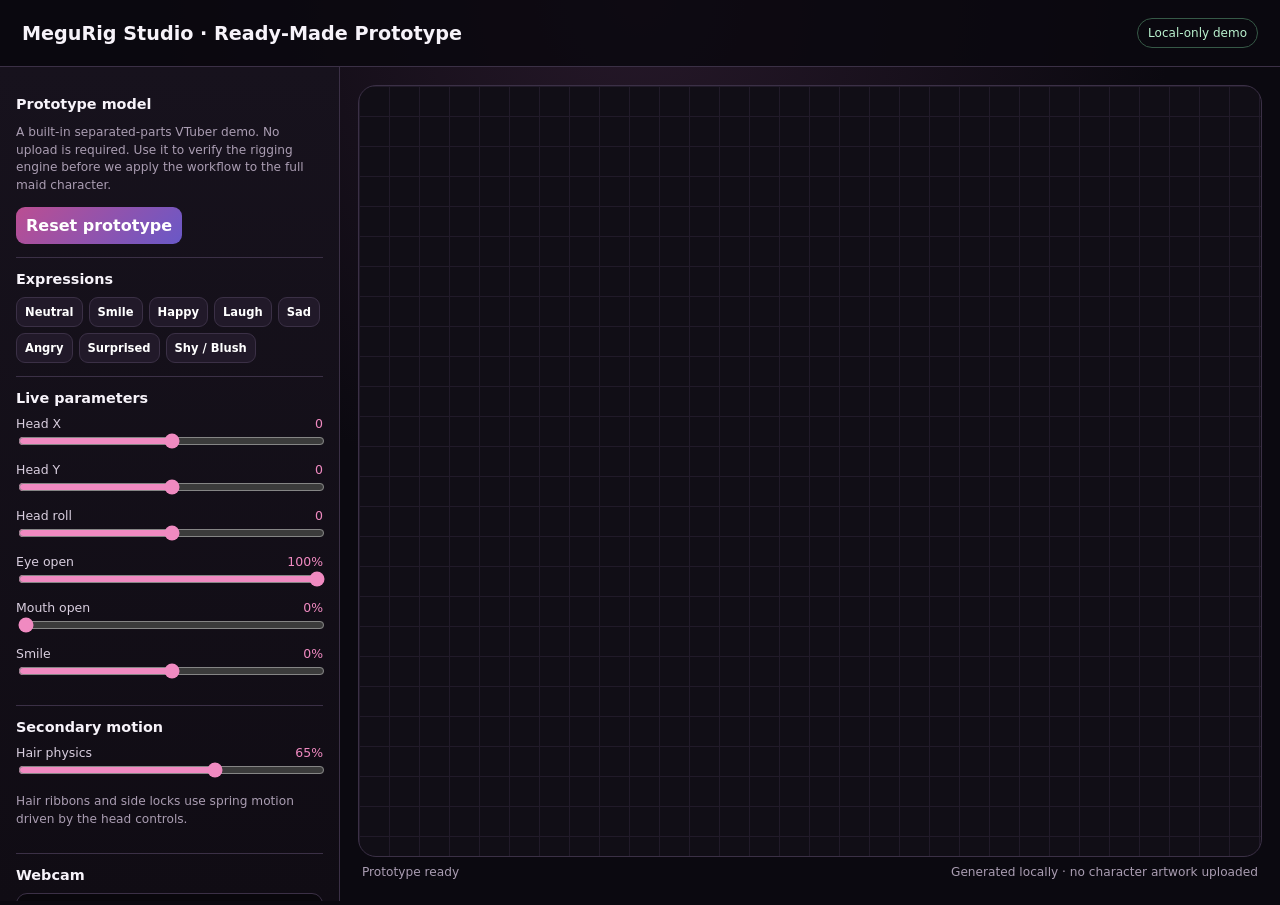
==== prototype.html @ d3c68369 "feat: add ready-made interactive VTuber prototype" ====
<!doctype html>
<html lang="en">
<head>
  <meta charset="utf-8" />
  <meta name="viewport" content="width=device-width, initial-scale=1" />
  <meta name="description" content="MeguRig Studio ready-made VTuber prototype demo." />
  <meta name="color-scheme" content="dark" />
  <title>MeguRig Studio — Ready Prototype</title>
  <style>
    :root{font-family:Inter,system-ui,-apple-system,BlinkMacSystemFont,"Segoe UI",sans-serif;color:#f7f3fa;background:#0b0910;--panel:#17121d;--line:#3b3046;--accent:#f08ac1;--muted:#aa9db2}*{box-sizing:border-box}body{margin:0;min-height:100vh;background:radial-gradient(circle at 50% 0,#261829,#0b0910 48%);color:#f7f3fa}.top{display:flex;align-items:center;justify-content:space-between;gap:16px;padding:18px 22px;border-bottom:1px solid var(--line);background:#0b0910dd;position:sticky;top:0;z-index:4}.top h1{font-size:1.2rem;margin:0}.badge{font-size:.75rem;padding:7px 10px;border:1px solid #365947;border-radius:999px;color:#baf2cf}.app{display:grid;grid-template-columns:minmax(280px,340px) 1fr;min-height:calc(100vh - 66px)}aside{padding:16px;background:linear-gradient(180deg,#17121d,#100c14);border-right:1px solid var(--line);overflow:auto;max-height:calc(100vh - 66px)}section{padding:13px 0;border-bottom:1px solid var(--line)}h2{font-size:.9rem;margin:0 0 10px}.hint{font-size:.76rem;line-height:1.45;color:var(--muted)}label{display:block;font-size:.78rem;color:#d9cedf;margin:10px 0}input[type=range]{width:100%;accent-color:var(--accent)}output{float:right;color:var(--accent)}button{border:1px solid var(--line);background:#211929;color:white;padding:9px 10px;border-radius:9px;font:inherit;font-weight:700;cursor:pointer}button:hover{border-color:var(--accent)}button.primary{background:linear-gradient(135deg,#bb4e92,#6958c7);border:0}.grid{display:grid;grid-template-columns:1fr 1fr;gap:7px}.expr{display:flex;flex-wrap:wrap;gap:6px}.expr button{font-size:.72rem;padding:7px 8px}.stage-wrap{padding:18px;min-width:0}.stage{position:relative;height:calc(100vh - 128px);min-height:560px;border:1px solid var(--line);border-radius:18px;overflow:hidden;background-color:#110e16;background-image:linear-gradient(#211a29 1px,transparent 1px),linear-gradient(90deg,#211a29 1px,transparent 1px);background-size:30px 30px}canvas{width:100%;height:100%;display:block}.status{display:flex;justify-content:space-between;gap:10px;padding:8px 4px;font-size:.76rem;color:var(--muted)}video{display:block;width:100%;aspect-ratio:4/3;object-fit:cover;border-radius:11px;background:#09070c;border:1px solid var(--line);transform:scaleX(-1)}.checks{display:grid;gap:5px;font-size:.74rem;color:#d8cddd}.checks span::before{content:"✓";color:#8de6ad;margin-right:7px}@media(max-width:860px){.app{grid-template-columns:1fr}aside{max-height:none;border-right:0;border-bottom:1px solid var(--line)}.stage-wrap{padding:10px}.stage{height:68vh;min-height:430px}.badge{display:none}}
  </style>
</head>
<body>
<header class="top"><h1>MeguRig Studio · Ready-Made Prototype</h1><span class="badge">Local-only demo</span></header>
<main class="app">
  <aside>
    <section><h2>Prototype model</h2><p class="hint">A built-in separated-parts VTuber demo. No upload is required. Use it to verify the rigging engine before we apply the workflow to the full maid character.</p><button id="resetModel" class="primary">Reset prototype</button></section>
    <section><h2>Expressions</h2><div id="expressions" class="expr"><button data-expression="neutral">Neutral</button><button data-expression="smile">Smile</button><button data-expression="happy">Happy</button><button data-expression="laugh">Laugh</button><button data-expression="sad">Sad</button><button data-expression="angry">Angry</button><button data-expression="surprised">Surprised</button><button data-expression="shy">Shy / Blush</button></div></section>
    <section><h2>Live parameters</h2><label>Head X <output id="headXOut">0</output><input id="headX" type="range" min="-30" max="30" value="0"></label><label>Head Y <output id="headYOut">0</output><input id="headY" type="range" min="-30" max="30" value="0"></label><label>Head roll <output id="rollOut">0</output><input id="roll" type="range" min="-25" max="25" value="0"></label><label>Eye open <output id="eyeOut">100%</output><input id="eyeOpen" type="range" min="0" max="100" value="100"></label><label>Mouth open <output id="mouthOut">0%</output><input id="mouthOpen" type="range" min="0" max="100" value="0"></label><label>Smile <output id="smileOut">0%</output><input id="smile" type="range" min="-100" max="100" value="0"></label></section>
    <section><h2>Secondary motion</h2><label>Hair physics <output id="physicsOut">65%</output><input id="physics" type="range" min="0" max="100" value="65"></label><p class="hint">Hair ribbons and side locks use spring motion driven by the head controls.</p></section>
    <section><h2>Webcam</h2><video id="camera" playsinline muted></video><div class="grid" style="margin-top:8px"><button id="startCamera">Start camera</button><button id="stopCamera" disabled>Stop</button></div><p id="cameraStatus" class="hint">Camera off. Video stays in this browser tab.</p></section>
    <section><h2>Prototype checklist</h2><div class="checks"><span>Separated render parts</span><span>Head X / Y / roll</span><span>Blink and mouth parameters</span><span>8 expression presets</span><span>Spring hair/accessory physics</span><span>Responsive desktop/mobile UI</span><span>Local webcam preview</span></div></section>
  </aside>
  <div class="stage-wrap"><div class="stage"><canvas id="stage"></canvas></div><div class="status"><span id="status">Prototype ready</span><span>Generated locally · no character artwork uploaded</span></div></div>
</main>
<script src="prototype.js" defer></script>
</body>
</html>
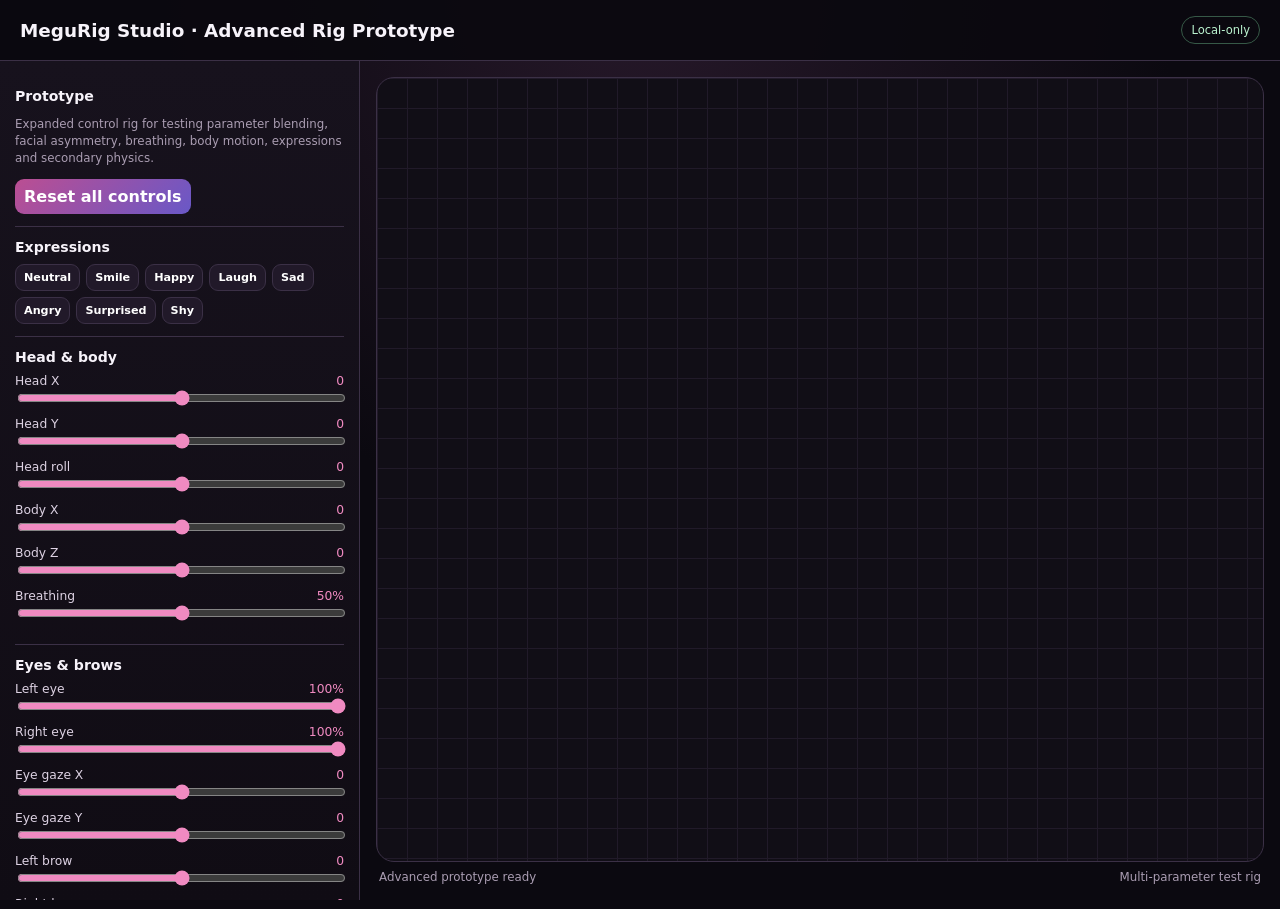
==== commit 5367af95: "feat: expand prototype rigging control surface" ====
--- a/prototype.html
+++ b/prototype.html
@@ -1,28 +1 @@
-<!doctype html>
-<html lang="en">
-<head>
-  <meta charset="utf-8" />
-  <meta name="viewport" content="width=device-width, initial-scale=1" />
-  <meta name="description" content="MeguRig Studio ready-made VTuber prototype demo." />
-  <meta name="color-scheme" content="dark" />
-  <title>MeguRig Studio — Ready Prototype</title>
-  <style>
-    :root{font-family:Inter,system-ui,-apple-system,BlinkMacSystemFont,"Segoe UI",sans-serif;color:#f7f3fa;background:#0b0910;--panel:#17121d;--line:#3b3046;--accent:#f08ac1;--muted:#aa9db2}*{box-sizing:border-box}body{margin:0;min-height:100vh;background:radial-gradient(circle at 50% 0,#261829,#0b0910 48%);color:#f7f3fa}.top{display:flex;align-items:center;justify-content:space-between;gap:16px;padding:18px 22px;border-bottom:1px solid var(--line);background:#0b0910dd;position:sticky;top:0;z-index:4}.top h1{font-size:1.2rem;margin:0}.badge{font-size:.75rem;padding:7px 10px;border:1px solid #365947;border-radius:999px;color:#baf2cf}.app{display:grid;grid-template-columns:minmax(280px,340px) 1fr;min-height:calc(100vh - 66px)}aside{padding:16px;background:linear-gradient(180deg,#17121d,#100c14);border-right:1px solid var(--line);overflow:auto;max-height:calc(100vh - 66px)}section{padding:13px 0;border-bottom:1px solid var(--line)}h2{font-size:.9rem;margin:0 0 10px}.hint{font-size:.76rem;line-height:1.45;color:var(--muted)}label{display:block;font-size:.78rem;color:#d9cedf;margin:10px 0}input[type=range]{width:100%;accent-color:var(--accent)}output{float:right;color:var(--accent)}button{border:1px solid var(--line);background:#211929;color:white;padding:9px 10px;border-radius:9px;font:inherit;font-weight:700;cursor:pointer}button:hover{border-color:var(--accent)}button.primary{background:linear-gradient(135deg,#bb4e92,#6958c7);border:0}.grid{display:grid;grid-template-columns:1fr 1fr;gap:7px}.expr{display:flex;flex-wrap:wrap;gap:6px}.expr button{font-size:.72rem;padding:7px 8px}.stage-wrap{padding:18px;min-width:0}.stage{position:relative;height:calc(100vh - 128px);min-height:560px;border:1px solid var(--line);border-radius:18px;overflow:hidden;background-color:#110e16;background-image:linear-gradient(#211a29 1px,transparent 1px),linear-gradient(90deg,#211a29 1px,transparent 1px);background-size:30px 30px}canvas{width:100%;height:100%;display:block}.status{display:flex;justify-content:space-between;gap:10px;padding:8px 4px;font-size:.76rem;color:var(--muted)}video{display:block;width:100%;aspect-ratio:4/3;object-fit:cover;border-radius:11px;background:#09070c;border:1px solid var(--line);transform:scaleX(-1)}.checks{display:grid;gap:5px;font-size:.74rem;color:#d8cddd}.checks span::before{content:"✓";color:#8de6ad;margin-right:7px}@media(max-width:860px){.app{grid-template-columns:1fr}aside{max-height:none;border-right:0;border-bottom:1px solid var(--line)}.stage-wrap{padding:10px}.stage{height:68vh;min-height:430px}.badge{display:none}}
-  </style>
-</head>
-<body>
-<header class="top"><h1>MeguRig Studio · Ready-Made Prototype</h1><span class="badge">Local-only demo</span></header>
-<main class="app">
-  <aside>
-    <section><h2>Prototype model</h2><p class="hint">A built-in separated-parts VTuber demo. No upload is required. Use it to verify the rigging engine before we apply the workflow to the full maid character.</p><button id="resetModel" class="primary">Reset prototype</button></section>
-    <section><h2>Expressions</h2><div id="expressions" class="expr"><button data-expression="neutral">Neutral</button><button data-expression="smile">Smile</button><button data-expression="happy">Happy</button><button data-expression="laugh">Laugh</button><button data-expression="sad">Sad</button><button data-expression="angry">Angry</button><button data-expression="surprised">Surprised</button><button data-expression="shy">Shy / Blush</button></div></section>
-    <section><h2>Live parameters</h2><label>Head X <output id="headXOut">0</output><input id="headX" type="range" min="-30" max="30" value="0"></label><label>Head Y <output id="headYOut">0</output><input id="headY" type="range" min="-30" max="30" value="0"></label><label>Head roll <output id="rollOut">0</output><input id="roll" type="range" min="-25" max="25" value="0"></label><label>Eye open <output id="eyeOut">100%</output><input id="eyeOpen" type="range" min="0" max="100" value="100"></label><label>Mouth open <output id="mouthOut">0%</output><input id="mouthOpen" type="range" min="0" max="100" value="0"></label><label>Smile <output id="smileOut">0%</output><input id="smile" type="range" min="-100" max="100" value="0"></label></section>
-    <section><h2>Secondary motion</h2><label>Hair physics <output id="physicsOut">65%</output><input id="physics" type="range" min="0" max="100" value="65"></label><p class="hint">Hair ribbons and side locks use spring motion driven by the head controls.</p></section>
-    <section><h2>Webcam</h2><video id="camera" playsinline muted></video><div class="grid" style="margin-top:8px"><button id="startCamera">Start camera</button><button id="stopCamera" disabled>Stop</button></div><p id="cameraStatus" class="hint">Camera off. Video stays in this browser tab.</p></section>
-    <section><h2>Prototype checklist</h2><div class="checks"><span>Separated render parts</span><span>Head X / Y / roll</span><span>Blink and mouth parameters</span><span>8 expression presets</span><span>Spring hair/accessory physics</span><span>Responsive desktop/mobile UI</span><span>Local webcam preview</span></div></section>
-  </aside>
-  <div class="stage-wrap"><div class="stage"><canvas id="stage"></canvas></div><div class="status"><span id="status">Prototype ready</span><span>Generated locally · no character artwork uploaded</span></div></div>
-</main>
-<script src="prototype.js" defer></script>
-</body>
-</html>+<!doctype html><html lang="en"><head><meta charset="utf-8"><meta name="viewport" content="width=device-width,initial-scale=1"><meta name="description" content="MeguRig Studio advanced ready-made VTuber prototype."><meta name="color-scheme" content="dark"><title>MeguRig Studio — Advanced Prototype</title><style>:root{font-family:Inter,system-ui,sans-serif;color:#f7f3fa;background:#0b0910;--panel:#17121d;--line:#3b3046;--accent:#f08ac1;--muted:#aa9db2}*{box-sizing:border-box}body{margin:0;background:radial-gradient(circle at 50% 0,#261829,#0b0910 48%);color:#f7f3fa}.top{display:flex;justify-content:space-between;align-items:center;padding:16px 20px;border-bottom:1px solid var(--line);position:sticky;top:0;background:#0b0910ee;z-index:4}.top h1{font-size:1.15rem;margin:0}.badge{font-size:.72rem;color:#baf2cf;border:1px solid #365947;border-radius:999px;padding:6px 9px}.app{display:grid;grid-template-columns:minmax(300px,360px) 1fr;min-height:calc(100vh - 61px)}aside{padding:15px;background:linear-gradient(#17121d,#100c14);border-right:1px solid var(--line);overflow:auto;max-height:calc(100vh - 61px)}section{padding:12px 0;border-bottom:1px solid var(--line)}h2{font-size:.88rem;margin:0 0 9px}.hint,.status{font-size:.74rem;color:var(--muted);line-height:1.45}label{display:block;font-size:.77rem;margin:8px 0;color:#ddd2e3}input[type=range]{width:100%;accent-color:var(--accent)}output{float:right;color:var(--accent)}button{border:1px solid var(--line);background:#211929;color:#fff;padding:8px 9px;border-radius:9px;font:inherit;font-weight:700;cursor:pointer}button:hover{border-color:var(--accent)}button.primary{background:linear-gradient(135deg,#bb4e92,#6958c7);border:0}.grid{display:grid;grid-template-columns:1fr 1fr;gap:7px}.expr{display:flex;flex-wrap:wrap;gap:6px}.expr button{font-size:.7rem;padding:6px 8px}.stage-wrap{padding:16px;min-width:0}.stage{height:calc(100vh - 115px);min-height:560px;border:1px solid var(--line);border-radius:18px;overflow:hidden;background:#110e16;background-image:linear-gradient(#211a29 1px,transparent 1px),linear-gradient(90deg,#211a29 1px,transparent 1px);background-size:30px 30px}canvas{width:100%;height:100%;display:block}.status{display:flex;justify-content:space-between;padding:7px 3px}video{width:100%;aspect-ratio:4/3;object-fit:cover;border-radius:10px;background:#09070c;border:1px solid var(--line);transform:scaleX(-1)}@media(max-width:860px){.app{grid-template-columns:1fr}aside{max-height:none;border-right:0}.stage-wrap{padding:9px}.stage{height:68vh;min-height:430px}.badge{display:none}}</style></head><body><header class="top"><h1>MeguRig Studio · Advanced Rig Prototype</h1><span class="badge">Local-only</span></header><main class="app"><aside><section><h2>Prototype</h2><p class="hint">Expanded control rig for testing parameter blending, facial asymmetry, breathing, body motion, expressions and secondary physics.</p><button id="resetModel" class="primary">Reset all controls</button></section><section><h2>Expressions</h2><div class="expr"><button data-expression="neutral">Neutral</button><button data-expression="smile">Smile</button><button data-expression="happy">Happy</button><button data-expression="laugh">Laugh</button><button data-expression="sad">Sad</button><button data-expression="angry">Angry</button><button data-expression="surprised">Surprised</button><button data-expression="shy">Shy</button></div></section><section><h2>Head & body</h2><label>Head X <output id="headXOut">0</output><input id="headX" type="range" min="-30" max="30" value="0"></label><label>Head Y <output id="headYOut">0</output><input id="headY" type="range" min="-30" max="30" value="0"></label><label>Head roll <output id="rollOut">0</output><input id="roll" type="range" min="-25" max="25" value="0"></label><label>Body X <output id="bodyXOut">0</output><input id="bodyX" type="range" min="-20" max="20" value="0"></label><label>Body Z <output id="bodyZOut">0</output><input id="bodyZ" type="range" min="-20" max="20" value="0"></label><label>Breathing <output id="breathOut">50%</output><input id="breath" type="range" min="0" max="100" value="50"></label></section><section><h2>Eyes & brows</h2><label>Left eye <output id="eyeLOut">100%</output><input id="eyeL" type="range" min="0" max="100" value="100"></label><label>Right eye <output id="eyeROut">100%</output><input id="eyeR" type="range" min="0" max="100" value="100"></label><label>Eye gaze X <output id="gazeXOut">0</output><input id="gazeX" type="range" min="-100" max="100" value="0"></label><label>Eye gaze Y <output id="gazeYOut">0</output><input id="gazeY" type="range" min="-100" max="100" value="0"></label><label>Left brow <output id="browLOut">0</output><input id="browL" type="range" min="-100" max="100" value="0"></label><label>Right brow <output id="browROut">0</output><input id="browR" type="range" min="-100" max="100" value="0"></label></section><section><h2>Mouth</h2><label>Mouth open <output id="mouthOpenOut">0%</output><input id="mouthOpen" type="range" min="0" max="100" value="0"></label><label>Mouth form <output id="mouthFormOut">0</output><input id="mouthForm" type="range" min="-100" max="100" value="0"></label><label>Mouth X <output id="mouthXOut">0</output><input id="mouthX" type="range" min="-100" max="100" value="0"></label></section><section><h2>Physics</h2><label>Hair <output id="hairPhysicsOut">65%</output><input id="hairPhysics" type="range" min="0" max="100" value="65"></label><label>Ribbon <output id="ribbonPhysicsOut">60%</output><input id="ribbonPhysics" type="range" min="0" max="100" value="60"></label><label>Clothes <output id="clothesPhysicsOut">45%</output><input id="clothesPhysics" type="range" min="0" max="100" value="45"></label></section><section><h2>Webcam preview</h2><video id="camera" playsinline muted></video><div class="grid"><button id="startCamera">Start camera</button><button id="stopCamera" disabled>Stop</button></div><p id="cameraStatus" class="hint">Camera off. Frames remain local.</p></section></aside><div class="stage-wrap"><div class="stage"><canvas id="stage"></canvas></div><div class="status"><span id="status">Advanced prototype ready</span><span>Multi-parameter test rig</span></div></div></main><script src="prototype.js" defer></script></body></html>
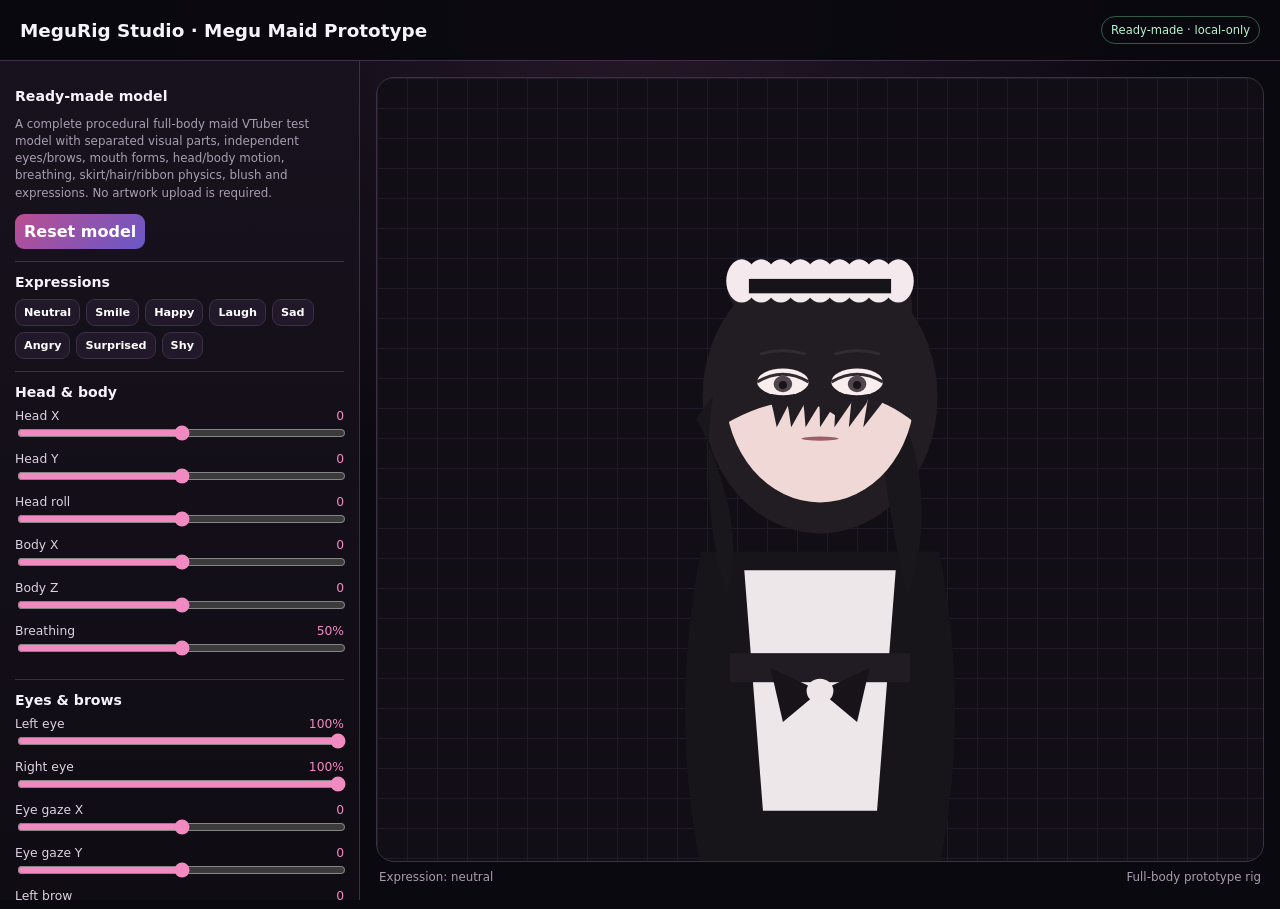
==== commit 6ad9e41e: "feat: present ready-made Megu maid prototype" ====
--- a/prototype.html
+++ b/prototype.html
@@ -1 +1 @@
-<!doctype html><html lang="en"><head><meta charset="utf-8"><meta name="viewport" content="width=device-width,initial-scale=1"><meta name="description" content="MeguRig Studio advanced ready-made VTuber prototype."><meta name="color-scheme" content="dark"><title>MeguRig Studio — Advanced Prototype</title><style>:root{font-family:Inter,system-ui,sans-serif;color:#f7f3fa;background:#0b0910;--panel:#17121d;--line:#3b3046;--accent:#f08ac1;--muted:#aa9db2}*{box-sizing:border-box}body{margin:0;background:radial-gradient(circle at 50% 0,#261829,#0b0910 48%);color:#f7f3fa}.top{display:flex;justify-content:space-between;align-items:center;padding:16px 20px;border-bottom:1px solid var(--line);position:sticky;top:0;background:#0b0910ee;z-index:4}.top h1{font-size:1.15rem;margin:0}.badge{font-size:.72rem;color:#baf2cf;border:1px solid #365947;border-radius:999px;padding:6px 9px}.app{display:grid;grid-template-columns:minmax(300px,360px) 1fr;min-height:calc(100vh - 61px)}aside{padding:15px;background:linear-gradient(#17121d,#100c14);border-right:1px solid var(--line);overflow:auto;max-height:calc(100vh - 61px)}section{padding:12px 0;border-bottom:1px solid var(--line)}h2{font-size:.88rem;margin:0 0 9px}.hint,.status{font-size:.74rem;color:var(--muted);line-height:1.45}label{display:block;font-size:.77rem;margin:8px 0;color:#ddd2e3}input[type=range]{width:100%;accent-color:var(--accent)}output{float:right;color:var(--accent)}button{border:1px solid var(--line);background:#211929;color:#fff;padding:8px 9px;border-radius:9px;font:inherit;font-weight:700;cursor:pointer}button:hover{border-color:var(--accent)}button.primary{background:linear-gradient(135deg,#bb4e92,#6958c7);border:0}.grid{display:grid;grid-template-columns:1fr 1fr;gap:7px}.expr{display:flex;flex-wrap:wrap;gap:6px}.expr button{font-size:.7rem;padding:6px 8px}.stage-wrap{padding:16px;min-width:0}.stage{height:calc(100vh - 115px);min-height:560px;border:1px solid var(--line);border-radius:18px;overflow:hidden;background:#110e16;background-image:linear-gradient(#211a29 1px,transparent 1px),linear-gradient(90deg,#211a29 1px,transparent 1px);background-size:30px 30px}canvas{width:100%;height:100%;display:block}.status{display:flex;justify-content:space-between;padding:7px 3px}video{width:100%;aspect-ratio:4/3;object-fit:cover;border-radius:10px;background:#09070c;border:1px solid var(--line);transform:scaleX(-1)}@media(max-width:860px){.app{grid-template-columns:1fr}aside{max-height:none;border-right:0}.stage-wrap{padding:9px}.stage{height:68vh;min-height:430px}.badge{display:none}}</style></head><body><header class="top"><h1>MeguRig Studio · Advanced Rig Prototype</h1><span class="badge">Local-only</span></header><main class="app"><aside><section><h2>Prototype</h2><p class="hint">Expanded control rig for testing parameter blending, facial asymmetry, breathing, body motion, expressions and secondary physics.</p><button id="resetModel" class="primary">Reset all controls</button></section><section><h2>Expressions</h2><div class="expr"><button data-expression="neutral">Neutral</button><button data-expression="smile">Smile</button><button data-expression="happy">Happy</button><button data-expression="laugh">Laugh</button><button data-expression="sad">Sad</button><button data-expression="angry">Angry</button><button data-expression="surprised">Surprised</button><button data-expression="shy">Shy</button></div></section><section><h2>Head & body</h2><label>Head X <output id="headXOut">0</output><input id="headX" type="range" min="-30" max="30" value="0"></label><label>Head Y <output id="headYOut">0</output><input id="headY" type="range" min="-30" max="30" value="0"></label><label>Head roll <output id="rollOut">0</output><input id="roll" type="range" min="-25" max="25" value="0"></label><label>Body X <output id="bodyXOut">0</output><input id="bodyX" type="range" min="-20" max="20" value="0"></label><label>Body Z <output id="bodyZOut">0</output><input id="bodyZ" type="range" min="-20" max="20" value="0"></label><label>Breathing <output id="breathOut">50%</output><input id="breath" type="range" min="0" max="100" value="50"></label></section><section><h2>Eyes & brows</h2><label>Left eye <output id="eyeLOut">100%</output><input id="eyeL" type="range" min="0" max="100" value="100"></label><label>Right eye <output id="eyeROut">100%</output><input id="eyeR" type="range" min="0" max="100" value="100"></label><label>Eye gaze X <output id="gazeXOut">0</output><input id="gazeX" type="range" min="-100" max="100" value="0"></label><label>Eye gaze Y <output id="gazeYOut">0</output><input id="gazeY" type="range" min="-100" max="100" value="0"></label><label>Left brow <output id="browLOut">0</output><input id="browL" type="range" min="-100" max="100" value="0"></label><label>Right brow <output id="browROut">0</output><input id="browR" type="range" min="-100" max="100" value="0"></label></section><section><h2>Mouth</h2><label>Mouth open <output id="mouthOpenOut">0%</output><input id="mouthOpen" type="range" min="0" max="100" value="0"></label><label>Mouth form <output id="mouthFormOut">0</output><input id="mouthForm" type="range" min="-100" max="100" value="0"></label><label>Mouth X <output id="mouthXOut">0</output><input id="mouthX" type="range" min="-100" max="100" value="0"></label></section><section><h2>Physics</h2><label>Hair <output id="hairPhysicsOut">65%</output><input id="hairPhysics" type="range" min="0" max="100" value="65"></label><label>Ribbon <output id="ribbonPhysicsOut">60%</output><input id="ribbonPhysics" type="range" min="0" max="100" value="60"></label><label>Clothes <output id="clothesPhysicsOut">45%</output><input id="clothesPhysics" type="range" min="0" max="100" value="45"></label></section><section><h2>Webcam preview</h2><video id="camera" playsinline muted></video><div class="grid"><button id="startCamera">Start camera</button><button id="stopCamera" disabled>Stop</button></div><p id="cameraStatus" class="hint">Camera off. Frames remain local.</p></section></aside><div class="stage-wrap"><div class="stage"><canvas id="stage"></canvas></div><div class="status"><span id="status">Advanced prototype ready</span><span>Multi-parameter test rig</span></div></div></main><script src="prototype.js" defer></script></body></html>+<!doctype html><html lang="en"><head><meta charset="utf-8"><meta name="viewport" content="width=device-width,initial-scale=1"><meta name="description" content="MeguRig Studio ready-made full-body maid VTuber prototype."><meta name="color-scheme" content="dark"><title>MeguRig Studio — Ready-Made Maid Prototype</title><style>:root{font-family:Inter,system-ui,sans-serif;color:#f7f3fa;background:#0b0910;--panel:#17121d;--line:#3b3046;--accent:#f08ac1;--muted:#aa9db2}*{box-sizing:border-box}body{margin:0;background:radial-gradient(circle at 50% 0,#261829,#0b0910 48%);color:#f7f3fa}.top{display:flex;justify-content:space-between;align-items:center;padding:16px 20px;border-bottom:1px solid var(--line);position:sticky;top:0;background:#0b0910ee;z-index:4}.top h1{font-size:1.15rem;margin:0}.badge{font-size:.72rem;color:#baf2cf;border:1px solid #365947;border-radius:999px;padding:6px 9px}.app{display:grid;grid-template-columns:minmax(300px,360px) 1fr;min-height:calc(100vh - 61px)}aside{padding:15px;background:linear-gradient(#17121d,#100c14);border-right:1px solid var(--line);overflow:auto;max-height:calc(100vh - 61px)}section{padding:12px 0;border-bottom:1px solid var(--line)}h2{font-size:.88rem;margin:0 0 9px}.hint,.status{font-size:.74rem;color:var(--muted);line-height:1.45}label{display:block;font-size:.77rem;margin:8px 0;color:#ddd2e3}input[type=range]{width:100%;accent-color:var(--accent)}output{float:right;color:var(--accent)}button{border:1px solid var(--line);background:#211929;color:#fff;padding:8px 9px;border-radius:9px;font:inherit;font-weight:700;cursor:pointer}button:hover{border-color:var(--accent)}button.primary{background:linear-gradient(135deg,#bb4e92,#6958c7);border:0}.grid{display:grid;grid-template-columns:1fr 1fr;gap:7px}.expr{display:flex;flex-wrap:wrap;gap:6px}.expr button{font-size:.7rem;padding:6px 8px}.stage-wrap{padding:16px;min-width:0}.stage{height:calc(100vh - 115px);min-height:620px;border:1px solid var(--line);border-radius:18px;overflow:hidden;background:#110e16;background-image:linear-gradient(#211a29 1px,transparent 1px),linear-gradient(90deg,#211a29 1px,transparent 1px);background-size:30px 30px}canvas{width:100%;height:100%;display:block}.status{display:flex;justify-content:space-between;padding:7px 3px}video{width:100%;aspect-ratio:4/3;object-fit:cover;border-radius:10px;background:#09070c;border:1px solid var(--line);transform:scaleX(-1)}@media(max-width:860px){.app{grid-template-columns:1fr}aside{max-height:none;border-right:0}.stage-wrap{padding:9px}.stage{height:72vh;min-height:500px}.badge{display:none}}</style></head><body><header class="top"><h1>MeguRig Studio · Megu Maid Prototype</h1><span class="badge">Ready-made · local-only</span></header><main class="app"><aside><section><h2>Ready-made model</h2><p class="hint">A complete procedural full-body maid VTuber test model with separated visual parts, independent eyes/brows, mouth forms, head/body motion, breathing, skirt/hair/ribbon physics, blush and expressions. No artwork upload is required.</p><button id="resetModel" class="primary">Reset model</button></section><section><h2>Expressions</h2><div class="expr"><button data-expression="neutral">Neutral</button><button data-expression="smile">Smile</button><button data-expression="happy">Happy</button><button data-expression="laugh">Laugh</button><button data-expression="sad">Sad</button><button data-expression="angry">Angry</button><button data-expression="surprised">Surprised</button><button data-expression="shy">Shy</button></div></section><section><h2>Head & body</h2><label>Head X <output id="headXOut">0</output><input id="headX" type="range" min="-30" max="30" value="0"></label><label>Head Y <output id="headYOut">0</output><input id="headY" type="range" min="-30" max="30" value="0"></label><label>Head roll <output id="rollOut">0</output><input id="roll" type="range" min="-25" max="25" value="0"></label><label>Body X <output id="bodyXOut">0</output><input id="bodyX" type="range" min="-20" max="20" value="0"></label><label>Body Z <output id="bodyZOut">0</output><input id="bodyZ" type="range" min="-20" max="20" value="0"></label><label>Breathing <output id="breathOut">50%</output><input id="breath" type="range" min="0" max="100" value="50"></label></section><section><h2>Eyes & brows</h2><label>Left eye <output id="eyeLOut">100%</output><input id="eyeL" type="range" min="0" max="100" value="100"></label><label>Right eye <output id="eyeROut">100%</output><input id="eyeR" type="range" min="0" max="100" value="100"></label><label>Eye gaze X <output id="gazeXOut">0</output><input id="gazeX" type="range" min="-100" max="100" value="0"></label><label>Eye gaze Y <output id="gazeYOut">0</output><input id="gazeY" type="range" min="-100" max="100" value="0"></label><label>Left brow <output id="browLOut">0</output><input id="browL" type="range" min="-100" max="100" value="0"></label><label>Right brow <output id="browROut">0</output><input id="browR" type="range" min="-100" max="100" value="0"></label></section><section><h2>Mouth</h2><label>Mouth open <output id="mouthOpenOut">0%</output><input id="mouthOpen" type="range" min="0" max="100" value="0"></label><label>Mouth form <output id="mouthFormOut">0</output><input id="mouthForm" type="range" min="-100" max="100" value="0"></label><label>Mouth X <output id="mouthXOut">0</output><input id="mouthX" type="range" min="-100" max="100" value="0"></label></section><section><h2>Secondary physics</h2><label>Hair <output id="hairPhysicsOut">70%</output><input id="hairPhysics" type="range" min="0" max="100" value="70"></label><label>Ribbons & bow <output id="ribbonPhysicsOut">65%</output><input id="ribbonPhysics" type="range" min="0" max="100" value="65"></label><label>Dress & sleeves <output id="clothesPhysicsOut">52%</output><input id="clothesPhysics" type="range" min="0" max="100" value="52"></label></section><section><h2>Webcam preview</h2><video id="camera" playsinline muted></video><div class="grid"><button id="startCamera">Start camera</button><button id="stopCamera" disabled>Stop</button></div><p id="cameraStatus" class="hint">Camera off. Frames remain local; audio is disabled.</p></section></aside><div class="stage-wrap"><div class="stage"><canvas id="stage"></canvas></div><div class="status"><span id="status">Megu Maid ready</span><span>Full-body prototype rig</span></div></div></main><script src="prototype.js" defer></script></body></html>
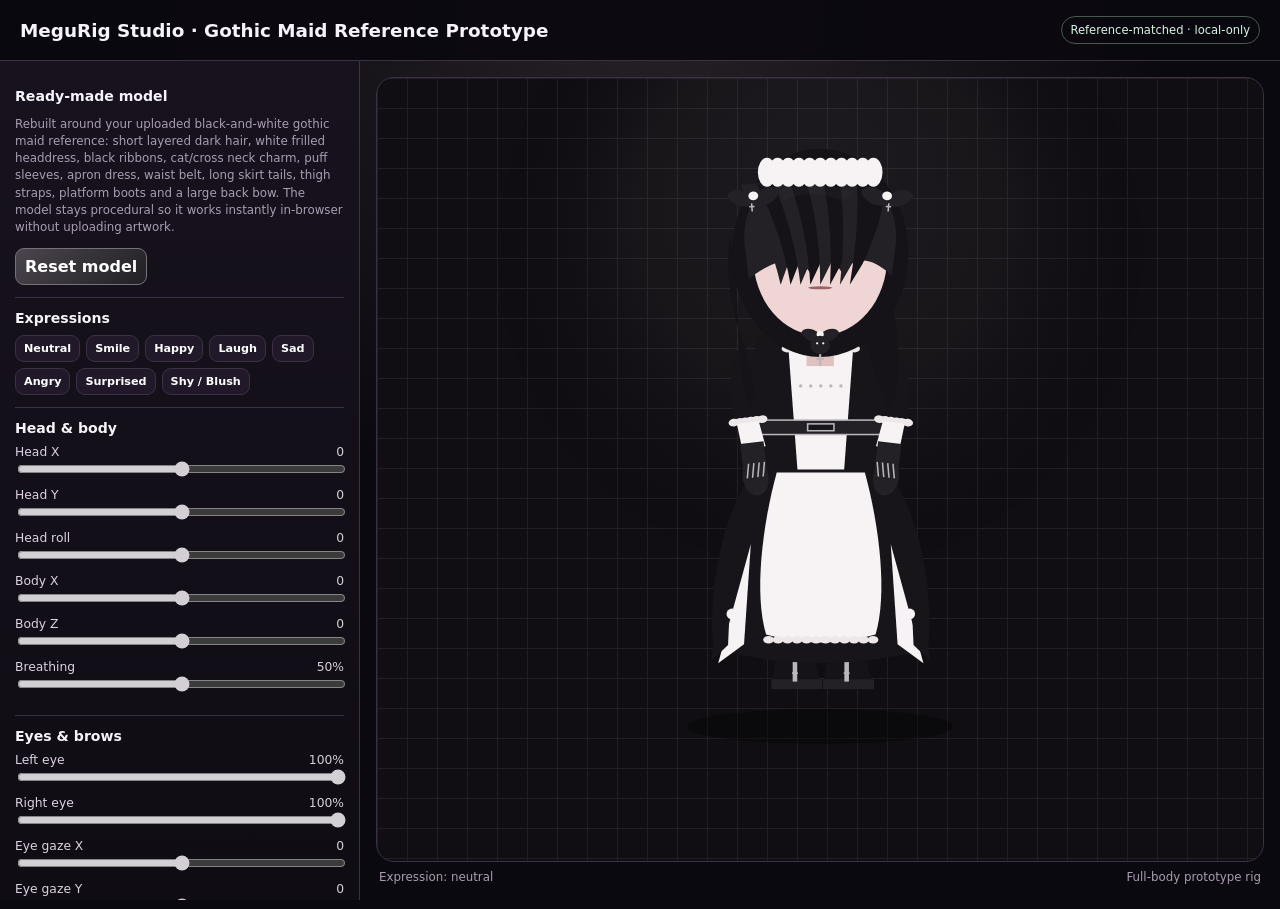
==== commit 8d13172b: "feat: match prototype UI to uploaded gothic maid reference" ====
--- a/prototype.html
+++ b/prototype.html
@@ -1 +1 @@
-<!doctype html><html lang="en"><head><meta charset="utf-8"><meta name="viewport" content="width=device-width,initial-scale=1"><meta name="description" content="MeguRig Studio ready-made full-body maid VTuber prototype."><meta name="color-scheme" content="dark"><title>MeguRig Studio — Ready-Made Maid Prototype</title><style>:root{font-family:Inter,system-ui,sans-serif;color:#f7f3fa;background:#0b0910;--panel:#17121d;--line:#3b3046;--accent:#f08ac1;--muted:#aa9db2}*{box-sizing:border-box}body{margin:0;background:radial-gradient(circle at 50% 0,#261829,#0b0910 48%);color:#f7f3fa}.top{display:flex;justify-content:space-between;align-items:center;padding:16px 20px;border-bottom:1px solid var(--line);position:sticky;top:0;background:#0b0910ee;z-index:4}.top h1{font-size:1.15rem;margin:0}.badge{font-size:.72rem;color:#baf2cf;border:1px solid #365947;border-radius:999px;padding:6px 9px}.app{display:grid;grid-template-columns:minmax(300px,360px) 1fr;min-height:calc(100vh - 61px)}aside{padding:15px;background:linear-gradient(#17121d,#100c14);border-right:1px solid var(--line);overflow:auto;max-height:calc(100vh - 61px)}section{padding:12px 0;border-bottom:1px solid var(--line)}h2{font-size:.88rem;margin:0 0 9px}.hint,.status{font-size:.74rem;color:var(--muted);line-height:1.45}label{display:block;font-size:.77rem;margin:8px 0;color:#ddd2e3}input[type=range]{width:100%;accent-color:var(--accent)}output{float:right;color:var(--accent)}button{border:1px solid var(--line);background:#211929;color:#fff;padding:8px 9px;border-radius:9px;font:inherit;font-weight:700;cursor:pointer}button:hover{border-color:var(--accent)}button.primary{background:linear-gradient(135deg,#bb4e92,#6958c7);border:0}.grid{display:grid;grid-template-columns:1fr 1fr;gap:7px}.expr{display:flex;flex-wrap:wrap;gap:6px}.expr button{font-size:.7rem;padding:6px 8px}.stage-wrap{padding:16px;min-width:0}.stage{height:calc(100vh - 115px);min-height:620px;border:1px solid var(--line);border-radius:18px;overflow:hidden;background:#110e16;background-image:linear-gradient(#211a29 1px,transparent 1px),linear-gradient(90deg,#211a29 1px,transparent 1px);background-size:30px 30px}canvas{width:100%;height:100%;display:block}.status{display:flex;justify-content:space-between;padding:7px 3px}video{width:100%;aspect-ratio:4/3;object-fit:cover;border-radius:10px;background:#09070c;border:1px solid var(--line);transform:scaleX(-1)}@media(max-width:860px){.app{grid-template-columns:1fr}aside{max-height:none;border-right:0}.stage-wrap{padding:9px}.stage{height:72vh;min-height:500px}.badge{display:none}}</style></head><body><header class="top"><h1>MeguRig Studio · Megu Maid Prototype</h1><span class="badge">Ready-made · local-only</span></header><main class="app"><aside><section><h2>Ready-made model</h2><p class="hint">A complete procedural full-body maid VTuber test model with separated visual parts, independent eyes/brows, mouth forms, head/body motion, breathing, skirt/hair/ribbon physics, blush and expressions. No artwork upload is required.</p><button id="resetModel" class="primary">Reset model</button></section><section><h2>Expressions</h2><div class="expr"><button data-expression="neutral">Neutral</button><button data-expression="smile">Smile</button><button data-expression="happy">Happy</button><button data-expression="laugh">Laugh</button><button data-expression="sad">Sad</button><button data-expression="angry">Angry</button><button data-expression="surprised">Surprised</button><button data-expression="shy">Shy</button></div></section><section><h2>Head & body</h2><label>Head X <output id="headXOut">0</output><input id="headX" type="range" min="-30" max="30" value="0"></label><label>Head Y <output id="headYOut">0</output><input id="headY" type="range" min="-30" max="30" value="0"></label><label>Head roll <output id="rollOut">0</output><input id="roll" type="range" min="-25" max="25" value="0"></label><label>Body X <output id="bodyXOut">0</output><input id="bodyX" type="range" min="-20" max="20" value="0"></label><label>Body Z <output id="bodyZOut">0</output><input id="bodyZ" type="range" min="-20" max="20" value="0"></label><label>Breathing <output id="breathOut">50%</output><input id="breath" type="range" min="0" max="100" value="50"></label></section><section><h2>Eyes & brows</h2><label>Left eye <output id="eyeLOut">100%</output><input id="eyeL" type="range" min="0" max="100" value="100"></label><label>Right eye <output id="eyeROut">100%</output><input id="eyeR" type="range" min="0" max="100" value="100"></label><label>Eye gaze X <output id="gazeXOut">0</output><input id="gazeX" type="range" min="-100" max="100" value="0"></label><label>Eye gaze Y <output id="gazeYOut">0</output><input id="gazeY" type="range" min="-100" max="100" value="0"></label><label>Left brow <output id="browLOut">0</output><input id="browL" type="range" min="-100" max="100" value="0"></label><label>Right brow <output id="browROut">0</output><input id="browR" type="range" min="-100" max="100" value="0"></label></section><section><h2>Mouth</h2><label>Mouth open <output id="mouthOpenOut">0%</output><input id="mouthOpen" type="range" min="0" max="100" value="0"></label><label>Mouth form <output id="mouthFormOut">0</output><input id="mouthForm" type="range" min="-100" max="100" value="0"></label><label>Mouth X <output id="mouthXOut">0</output><input id="mouthX" type="range" min="-100" max="100" value="0"></label></section><section><h2>Secondary physics</h2><label>Hair <output id="hairPhysicsOut">70%</output><input id="hairPhysics" type="range" min="0" max="100" value="70"></label><label>Ribbons & bow <output id="ribbonPhysicsOut">65%</output><input id="ribbonPhysics" type="range" min="0" max="100" value="65"></label><label>Dress & sleeves <output id="clothesPhysicsOut">52%</output><input id="clothesPhysics" type="range" min="0" max="100" value="52"></label></section><section><h2>Webcam preview</h2><video id="camera" playsinline muted></video><div class="grid"><button id="startCamera">Start camera</button><button id="stopCamera" disabled>Stop</button></div><p id="cameraStatus" class="hint">Camera off. Frames remain local; audio is disabled.</p></section></aside><div class="stage-wrap"><div class="stage"><canvas id="stage"></canvas></div><div class="status"><span id="status">Megu Maid ready</span><span>Full-body prototype rig</span></div></div></main><script src="prototype.js" defer></script></body></html>+<!doctype html><html lang="en"><head><meta charset="utf-8"><meta name="viewport" content="width=device-width,initial-scale=1"><meta name="description" content="MeguRig Studio reference-matched gothic maid VTuber prototype."><meta name="color-scheme" content="dark"><title>MeguRig Studio — Reference Maid Prototype</title><style>:root{font-family:Inter,system-ui,sans-serif;color:#f7f3fa;background:#0b0910;--panel:#17121d;--line:#3b3046;--accent:#d4cfd4;--muted:#aa9db2}*{box-sizing:border-box}body{margin:0;background:radial-gradient(circle at 50% 0,#262126,#0b0910 48%);color:#f7f3fa}.top{display:flex;justify-content:space-between;align-items:center;padding:16px 20px;border-bottom:1px solid var(--line);position:sticky;top:0;background:#0b0910ee;z-index:4}.top h1{font-size:1.15rem;margin:0}.badge{font-size:.72rem;color:#d9f2e2;border:1px solid #46594d;border-radius:999px;padding:6px 9px}.app{display:grid;grid-template-columns:minmax(300px,360px) 1fr;min-height:calc(100vh - 61px)}aside{padding:15px;background:linear-gradient(#17121d,#100c14);border-right:1px solid var(--line);overflow:auto;max-height:calc(100vh - 61px)}section{padding:12px 0;border-bottom:1px solid var(--line)}h2{font-size:.88rem;margin:0 0 9px}.hint,.status{font-size:.74rem;color:var(--muted);line-height:1.45}label{display:block;font-size:.77rem;margin:8px 0;color:#ddd2e3}input[type=range]{width:100%;accent-color:var(--accent)}output{float:right;color:var(--accent)}button{border:1px solid var(--line);background:#211929;color:#fff;padding:8px 9px;border-radius:9px;font:inherit;font-weight:700;cursor:pointer}button:hover{border-color:var(--accent)}button.primary{background:linear-gradient(135deg,#4b454d,#222025);border:1px solid #777079}.grid{display:grid;grid-template-columns:1fr 1fr;gap:7px}.expr{display:flex;flex-wrap:wrap;gap:6px}.expr button{font-size:.7rem;padding:6px 8px}.stage-wrap{padding:16px;min-width:0}.stage{height:calc(100vh - 115px);min-height:620px;border:1px solid var(--line);border-radius:18px;overflow:hidden;background:#100e12;background-image:linear-gradient(#211e24 1px,transparent 1px),linear-gradient(90deg,#211e24 1px,transparent 1px);background-size:30px 30px}canvas{width:100%;height:100%;display:block}.status{display:flex;justify-content:space-between;padding:7px 3px}video{width:100%;aspect-ratio:4/3;object-fit:cover;border-radius:10px;background:#09070c;border:1px solid var(--line);transform:scaleX(-1)}@media(max-width:860px){.app{grid-template-columns:1fr}aside{max-height:none;border-right:0}.stage-wrap{padding:9px}.stage{height:72vh;min-height:500px}.badge{display:none}}</style></head><body><header class="top"><h1>MeguRig Studio · Gothic Maid Reference Prototype</h1><span class="badge">Reference-matched · local-only</span></header><main class="app"><aside><section><h2>Ready-made model</h2><p class="hint">Rebuilt around your uploaded black-and-white gothic maid reference: short layered dark hair, white frilled headdress, black ribbons, cat/cross neck charm, puff sleeves, apron dress, waist belt, long skirt tails, thigh straps, platform boots and a large back bow. The model stays procedural so it works instantly in-browser without uploading artwork.</p><button id="resetModel" class="primary">Reset model</button></section><section><h2>Expressions</h2><div class="expr"><button data-expression="neutral">Neutral</button><button data-expression="smile">Smile</button><button data-expression="happy">Happy</button><button data-expression="laugh">Laugh</button><button data-expression="sad">Sad</button><button data-expression="angry">Angry</button><button data-expression="surprised">Surprised</button><button data-expression="shy">Shy / Blush</button></div></section><section><h2>Head & body</h2><label>Head X <output id="headXOut">0</output><input id="headX" type="range" min="-30" max="30" value="0"></label><label>Head Y <output id="headYOut">0</output><input id="headY" type="range" min="-30" max="30" value="0"></label><label>Head roll <output id="rollOut">0</output><input id="roll" type="range" min="-25" max="25" value="0"></label><label>Body X <output id="bodyXOut">0</output><input id="bodyX" type="range" min="-20" max="20" value="0"></label><label>Body Z <output id="bodyZOut">0</output><input id="bodyZ" type="range" min="-20" max="20" value="0"></label><label>Breathing <output id="breathOut">50%</output><input id="breath" type="range" min="0" max="100" value="50"></label></section><section><h2>Eyes & brows</h2><label>Left eye <output id="eyeLOut">100%</output><input id="eyeL" type="range" min="0" max="100" value="100"></label><label>Right eye <output id="eyeROut">100%</output><input id="eyeR" type="range" min="0" max="100" value="100"></label><label>Eye gaze X <output id="gazeXOut">0</output><input id="gazeX" type="range" min="-100" max="100" value="0"></label><label>Eye gaze Y <output id="gazeYOut">0</output><input id="gazeY" type="range" min="-100" max="100" value="0"></label><label>Left brow <output id="browLOut">0</output><input id="browL" type="range" min="-100" max="100" value="0"></label><label>Right brow <output id="browROut">0</output><input id="browR" type="range" min="-100" max="100" value="0"></label></section><section><h2>Mouth</h2><label>Mouth open <output id="mouthOpenOut">0%</output><input id="mouthOpen" type="range" min="0" max="100" value="0"></label><label>Mouth form <output id="mouthFormOut">0</output><input id="mouthForm" type="range" min="-100" max="100" value="0"></label><label>Mouth X <output id="mouthXOut">0</output><input id="mouthX" type="range" min="-100" max="100" value="0"></label></section><section><h2>Secondary physics</h2><label>Hair <output id="hairPhysicsOut">70%</output><input id="hairPhysics" type="range" min="0" max="100" value="70"></label><label>Ribbons & bow <output id="ribbonPhysicsOut">65%</output><input id="ribbonPhysics" type="range" min="0" max="100" value="65"></label><label>Dress & sleeves <output id="clothesPhysicsOut">48%</output><input id="clothesPhysics" type="range" min="0" max="100" value="48"></label></section><section><h2>Webcam preview</h2><video id="camera" playsinline muted></video><div class="grid"><button id="startCamera">Start camera</button><button id="stopCamera" disabled>Stop</button></div><p id="cameraStatus" class="hint">Camera off. Frames remain local; audio is disabled.</p></section></aside><div class="stage-wrap"><div class="stage"><canvas id="stage"></canvas></div><div class="status"><span id="status">Reference maid ready</span><span>Full-body prototype rig</span></div></div></main><script src="reference-prototype.js" defer></script></body></html>
